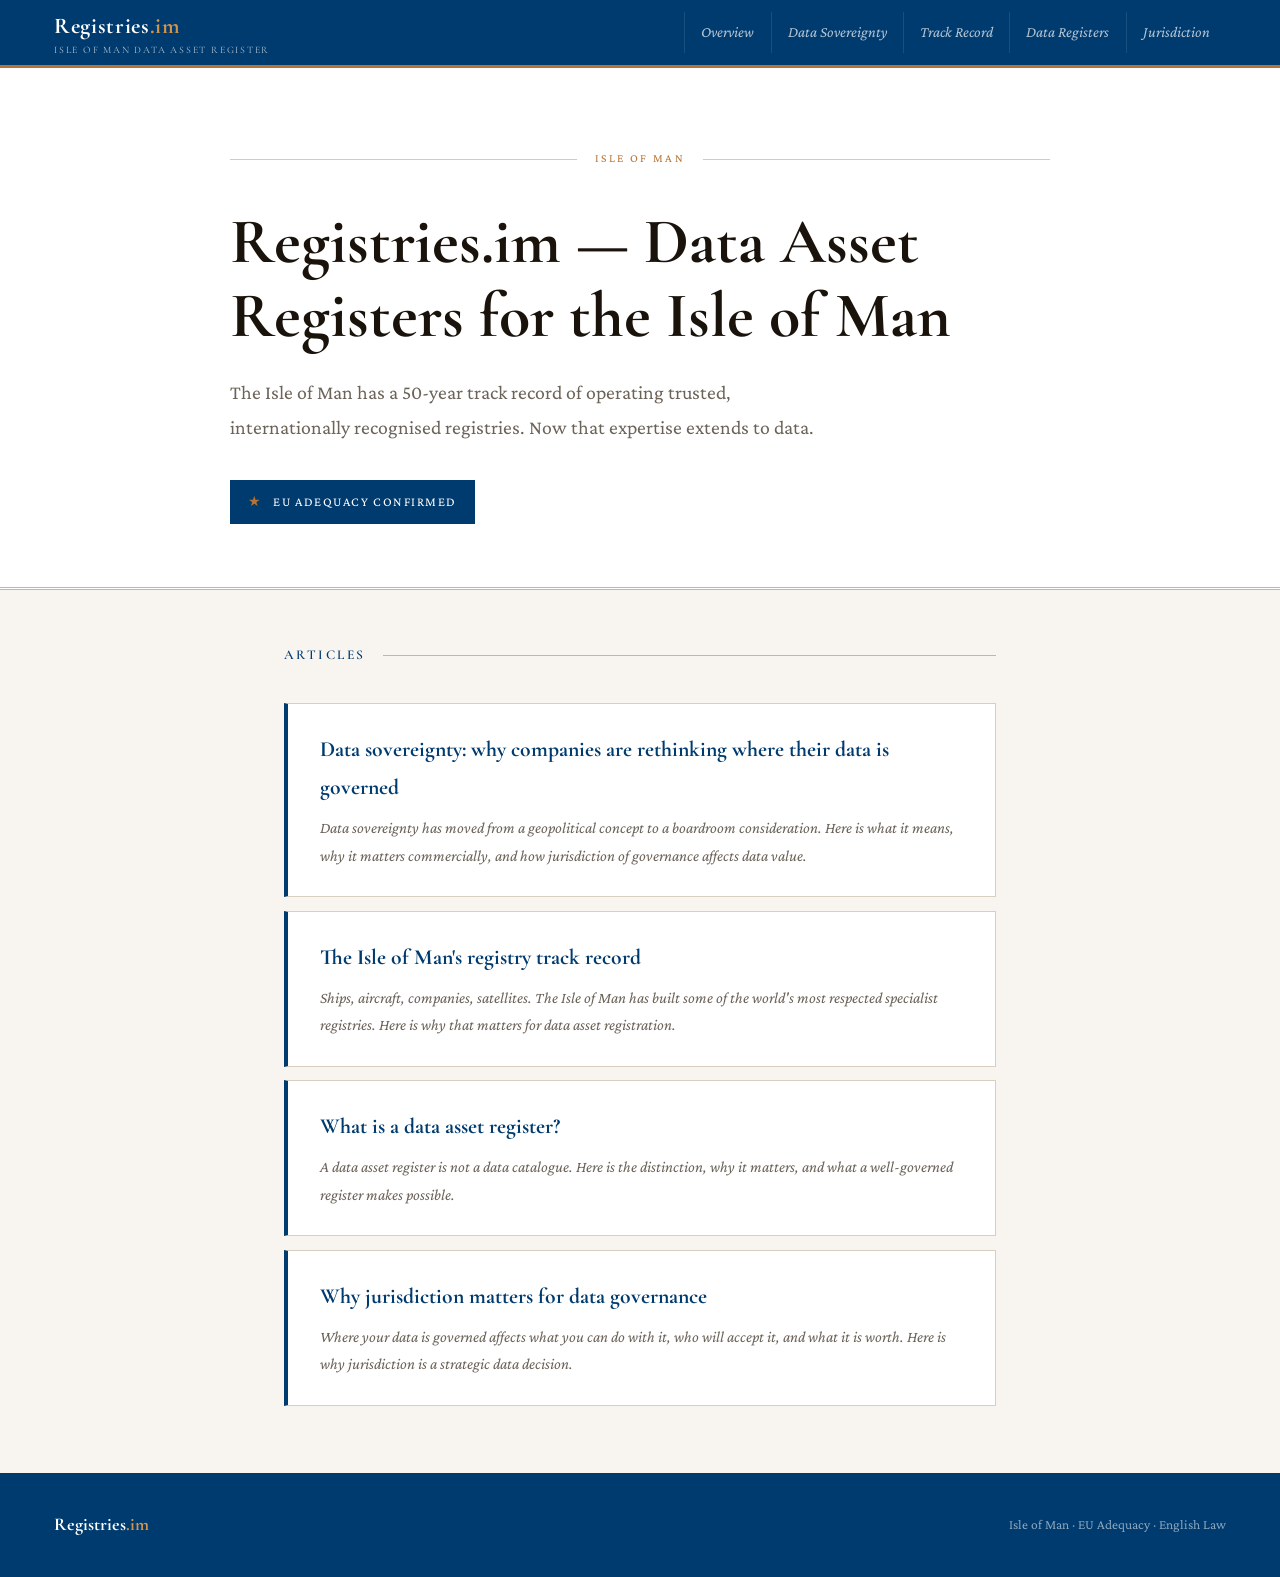
==== index.html @ f7f8f6f1 "feat: add HTML site with light/dark mode and WCAG AA accessibility - Light default with full dark mo" ====
<!DOCTYPE html>
<html lang="en">
<head>
<meta charset="UTF-8">
<meta name="viewport" content="width=device-width, initial-scale=1.0">
<meta name="color-scheme" content="light dark">
<title>Registries.im — Data Asset Registers for the Isle of Man — Registries.im</title>
<meta name="description" content="The Isle of Man has a 50-year track record of operating trusted, internationally recognised registries. Now that expertise extends to data.">
<link rel="preconnect" href="https://fonts.googleapis.com">
<link rel="preconnect" href="https://fonts.gstatic.com" crossorigin>
<link href="https://fonts.googleapis.com/css2?family=Cormorant+Garamond:ital,wght@0,400;0,600;0,700;1,400;1,600&family=Crimson+Pro:ital,wght@0,400;0,600;1,400&display=swap" rel="stylesheet">
<link rel="stylesheet" href="style.css">
</head>
<body>
<a class="skip-link" href="#main-content">Skip to content</a>
<header class="site-header">
  <a href="index.html" class="site-logo" aria-label="Registries.im home">
    Registries<span>.im</span>
    <sub>Isle of Man Data Asset Register</sub>
  </a>
  <nav class="site-nav" aria-label="Site navigation"><a href="index.html">Overview</a>
<a href="posts/data-sovereignty.html" class="">Data Sovereignty</a>
<a href="posts/iom-registry-track-record.html" class="">Track Record</a>
<a href="posts/what-is-a-data-asset-register.html" class="">Data Registers</a>
<a href="posts/why-jurisdiction-matters.html" class="">Jurisdiction</a></nav>
</header>
<main id="main-content">

<div class="hero">
  <div class="hero-inner">
    <div class="hero-rule"><span>Isle of Man</span></div>
    <h1>Registries.im — Data Asset Registers for the Isle of Man</h1>
    <p class="hero-sub">The Isle of Man has a 50-year track record of operating trusted, internationally recognised registries. Now that expertise extends to data.</p>
    <div class="hero-badge">EU Adequacy Confirmed</div>
  </div>
</div>
<div class="main-content">
  <div class="section-head"><h2>Articles</h2></div>
  
<a class="article-card" href="posts/data-sovereignty.html">
  <div class="card-title">Data sovereignty: why companies are rethinking where their data is governed</div>
  <div class="card-desc">Data sovereignty has moved from a geopolitical concept to a boardroom consideration. Here is what it means, why it matters commercially, and how jurisdiction of governance affects data value.</div>
</a>
<a class="article-card" href="posts/iom-registry-track-record.html">
  <div class="card-title">The Isle of Man's registry track record</div>
  <div class="card-desc">Ships, aircraft, companies, satellites. The Isle of Man has built some of the world's most respected specialist registries. Here is why that matters for data asset registration.</div>
</a>
<a class="article-card" href="posts/what-is-a-data-asset-register.html">
  <div class="card-title">What is a data asset register?</div>
  <div class="card-desc">A data asset register is not a data catalogue. Here is the distinction, why it matters, and what a well-governed register makes possible.</div>
</a>
<a class="article-card" href="posts/why-jurisdiction-matters.html">
  <div class="card-title">Why jurisdiction matters for data governance</div>
  <div class="card-desc">Where your data is governed affects what you can do with it, who will accept it, and what it is worth. Here is why jurisdiction is a strategic data decision.</div>
</a>
</div>
</main>
<footer>
  <span class="footer-brand">Registries<span>.im</span></span>
  <span>Isle of Man &middot; EU Adequacy &middot; English Law</span>
</footer>
</body>
</html>
---- style.css ----
/* ── light (default) ── */
:root {
  color-scheme: light dark;
  --bg: #f8f5f0;
  --surface: #ffffff;
  --border: #d8cfc0;
  --border2: #bfb8a8;
  --text: #2c2820;
  --muted: #6b6258;
  --blue: #003b6f;
  --blue2: #00559a;
  --copper: #b87333;
  --copper2: #8a5520;
  --heading: #1a130c;
  --header-bg: #003b6f;
  --footer-bg: #003b6f;
  --footer-text: rgba(255,255,255,0.55);
  --stripe: rgba(0,59,111,0.04);
  --focus-ring: #003b6f;
  --nav-text: rgba(255,255,255,0.7);
  --nav-active: #d4954a;
  --logo-text: #ffffff;
  --logo-accent: #d4954a;
}

/* ── dark mode overrides ── */
@media (prefers-color-scheme: dark) {
  :root {
    --bg: #0a1220;
    --surface: #0f1c30;
    --border: #1e3050;
    --border2: #2a4568;
    --text: #c8d8e8;
    --muted: #6888a0;
    --blue: #5598d8;
    --blue2: #7ab4e8;
    --copper: #d4904a;
    --copper2: #e0a860;
    --heading: #e8f0f8;
    --header-bg: #071428;
    --footer-bg: #071428;
    --footer-text: rgba(200,216,232,0.55);
    --stripe: rgba(85,152,216,0.06);
    --focus-ring: #7ab4e8;
    --nav-text: rgba(200,216,232,0.7);
    --nav-active: #d4904a;
    --logo-text: #e8f0f8;
    --logo-accent: #d4904a;
  }
}

*, *::before, *::after { box-sizing: border-box; margin: 0; padding: 0; }
html { font-size: 18px; scroll-behavior: smooth; }
body {
  background: var(--bg);
  color: var(--text);
  font-family: 'Crimson Pro', Georgia, serif;
  line-height: 1.75;
  -webkit-font-smoothing: antialiased;
}

/* ── skip link ── */
.skip-link {
  position: absolute; top: -100%; left: 0;
  background: var(--copper); color: var(--logo-text);
  padding: 0.5rem 1.25rem; font-size: 0.875rem; font-weight: 600;
  z-index: 9999; text-decoration: none; letter-spacing: 0.02em;
}
.skip-link:focus { top: 0; outline: none; }

/* ── focus visible ── */
*:focus-visible {
  outline: 2px solid var(--focus-ring);
  outline-offset: 3px;
  border-radius: 2px;
}
*:focus:not(:focus-visible) { outline: none; }

/* ── header ── */
.site-header {
  background: var(--header-bg);
  padding: 0 3rem;
  display: flex; align-items: center; justify-content: space-between;
  height: 68px;
  position: sticky; top: 0; z-index: 100;
  border-bottom: 3px solid var(--copper);
}
.site-logo {
  font-family: 'Cormorant Garamond', serif;
  font-size: 1.25rem; font-weight: 700;
  color: var(--logo-text); text-decoration: none;
  letter-spacing: 0.03em;
}
.site-logo span { color: var(--logo-accent); }
.site-logo sub {
  display: block; font-size: 0.55rem; letter-spacing: 0.18em;
  text-transform: uppercase; color: var(--nav-text);
  font-weight: 400; margin-top: -4px;
}

.site-nav { display: flex; gap: 0; }
.site-nav a {
  color: var(--nav-text);
  text-decoration: none;
  font-family: 'Crimson Pro', serif;
  font-size: 0.85rem; font-style: italic;
  padding: 0.4rem 0.9rem;
  border-left: 1px solid rgba(255,255,255,0.1);
  transition: color 0.2s, background 0.2s;
  white-space: nowrap;
}
.site-nav a:hover, .site-nav a.active {
  color: var(--nav-active);
  background: rgba(255,255,255,0.06);
}

/* ── hero ── */
.hero {
  background: var(--surface);
  border-bottom: 3px double var(--border2);
  padding: 4.5rem 3rem 3.5rem;
}
.hero-inner { max-width: 820px; margin: 0 auto; }
.hero-rule {
  display: flex; align-items: center; gap: 1rem;
  margin-bottom: 2rem;
}
.hero-rule span {
  font-size: 0.65rem; letter-spacing: 0.2em; text-transform: uppercase;
  color: var(--copper); font-family: 'Crimson Pro', serif; font-style: normal;
}
.hero-rule::before, .hero-rule::after {
  content: ''; flex: 1; height: 1px; background: var(--copper);
  opacity: 0.4;
}
.hero h1 {
  font-family: 'Cormorant Garamond', serif;
  font-size: clamp(2rem, 5vw, 3.6rem); font-weight: 700;
  color: var(--heading); line-height: 1.15;
  margin-bottom: 1.25rem;
}
.hero-sub { font-size: 1.1rem; color: var(--muted); max-width: 600px; }
.hero-badge {
  margin-top: 2rem;
  display: inline-flex; align-items: center; gap: 0.6rem;
  background: var(--blue); color: var(--logo-text);
  font-size: 0.72rem; letter-spacing: 0.12em; text-transform: uppercase;
  padding: 0.5rem 1rem; font-family: 'Crimson Pro', serif; font-style: normal;
}
.hero-badge::before { content: '★'; color: var(--copper); font-size: 0.8rem; }

/* ── content ── */
.main-content { max-width: 820px; margin: 0 auto; padding: 3rem; }
.section-head {
  display: flex; align-items: center; gap: 1rem;
  margin-bottom: 2rem;
}
.section-head h2 {
  font-family: 'Cormorant Garamond', serif;
  font-size: 0.75rem; letter-spacing: 0.18em; text-transform: uppercase;
  color: var(--blue); font-weight: 600;
}
.section-head::after { content: ''; flex: 1; height: 1px; background: var(--border2); }

.article-card {
  display: block;
  padding: 1.5rem 1.75rem;
  margin-bottom: 0.75rem;
  background: var(--surface);
  border: 1px solid var(--border);
  border-left: 4px solid var(--blue);
  text-decoration: none;
  transition: border-color 0.2s, box-shadow 0.2s;
}
.article-card:hover {
  border-left-color: var(--copper);
  box-shadow: 0 2px 16px rgba(0,59,111,0.08);
}
.card-title {
  font-family: 'Cormorant Garamond', serif;
  font-size: 1.2rem; font-weight: 700;
  color: var(--blue); margin-bottom: 0.4rem;
}
.card-desc { font-size: 0.875rem; color: var(--muted); font-style: italic; }

/* ── article ── */
.article-wrap {
  max-width: 720px; margin: 0 auto; padding: 3rem 3rem 6rem;
}
.article-back {
  display: inline-flex; align-items: center; gap: 0.5rem;
  font-size: 0.72rem; letter-spacing: 0.12em; text-transform: uppercase;
  color: var(--blue2); text-decoration: none; margin-bottom: 2.5rem;
  font-family: 'Crimson Pro', serif; font-style: normal;
  transition: color 0.2s;
}
.article-back:hover { color: var(--copper); }
.article-back::before { content: '←'; font-size: 1rem; }
.article-wrap h1 {
  font-family: 'Cormorant Garamond', serif;
  font-size: clamp(1.8rem, 4vw, 3rem); font-weight: 700;
  color: var(--heading); line-height: 1.15;
  margin-bottom: 0.5rem;
}
.article-divider {
  display: flex; align-items: center; gap: 0.8rem;
  margin: 1.5rem 0 2.5rem;
}
.article-divider span {
  font-size: 0.65rem; letter-spacing: 0.15em; text-transform: uppercase;
  color: var(--copper); font-style: normal;
}
.article-divider::before, .article-divider::after {
  content: ''; flex: 1 0 2rem; height: 1px; background: var(--border2);
}
.article-wrap h2 {
  font-family: 'Cormorant Garamond', serif;
  font-size: 1.5rem; font-weight: 700;
  color: var(--blue); margin: 2.5rem 0 0.75rem;
}
.article-wrap h3 {
  font-family: 'Cormorant Garamond', serif;
  font-size: 1.1rem; font-weight: 600; font-style: italic;
  color: var(--copper2); margin: 2rem 0 0.5rem;
}
.article-wrap p { margin-bottom: 1.15rem; }
.article-wrap strong { color: var(--blue); font-weight: 700; }
.article-wrap a { color: var(--blue2); }
.article-wrap a:hover { color: var(--copper); }
.article-wrap table {
  width: 100%; border-collapse: collapse; margin: 2rem 0;
  font-size: 0.9rem; border: 1px solid var(--border2);
}
.article-wrap th {
  text-align: left; padding: 0.6rem 1rem;
  background: var(--blue); color: var(--logo-text);
  font-family: 'Cormorant Garamond', serif;
  font-size: 0.85rem; font-weight: 600; font-style: italic;
}
.article-wrap td {
  padding: 0.7rem 1rem; border-bottom: 1px solid var(--border);
  vertical-align: top;
}
.article-wrap tr:nth-child(even) td { background: var(--stripe); }
.article-wrap ul, .article-wrap ol { margin: 1rem 0 1.25rem 1.5rem; }
.article-wrap li { margin-bottom: 0.35rem; }

/* ── footer ── */
footer {
  background: var(--footer-bg);
  padding: 2rem 3rem;
  display: flex; justify-content: space-between; align-items: center;
  font-size: 0.75rem; color: var(--footer-text);
}
.footer-brand {
  font-family: 'Cormorant Garamond', serif;
  color: var(--logo-text); font-size: 1rem; font-weight: 700;
}
.footer-brand span { color: var(--logo-accent); }

@media (max-width: 640px) {
  .site-header { padding: 0 1.25rem; }
  .hero, .main-content, .article-wrap { padding-left: 1.25rem; padding-right: 1.25rem; }
  .site-nav { display: none; }
}
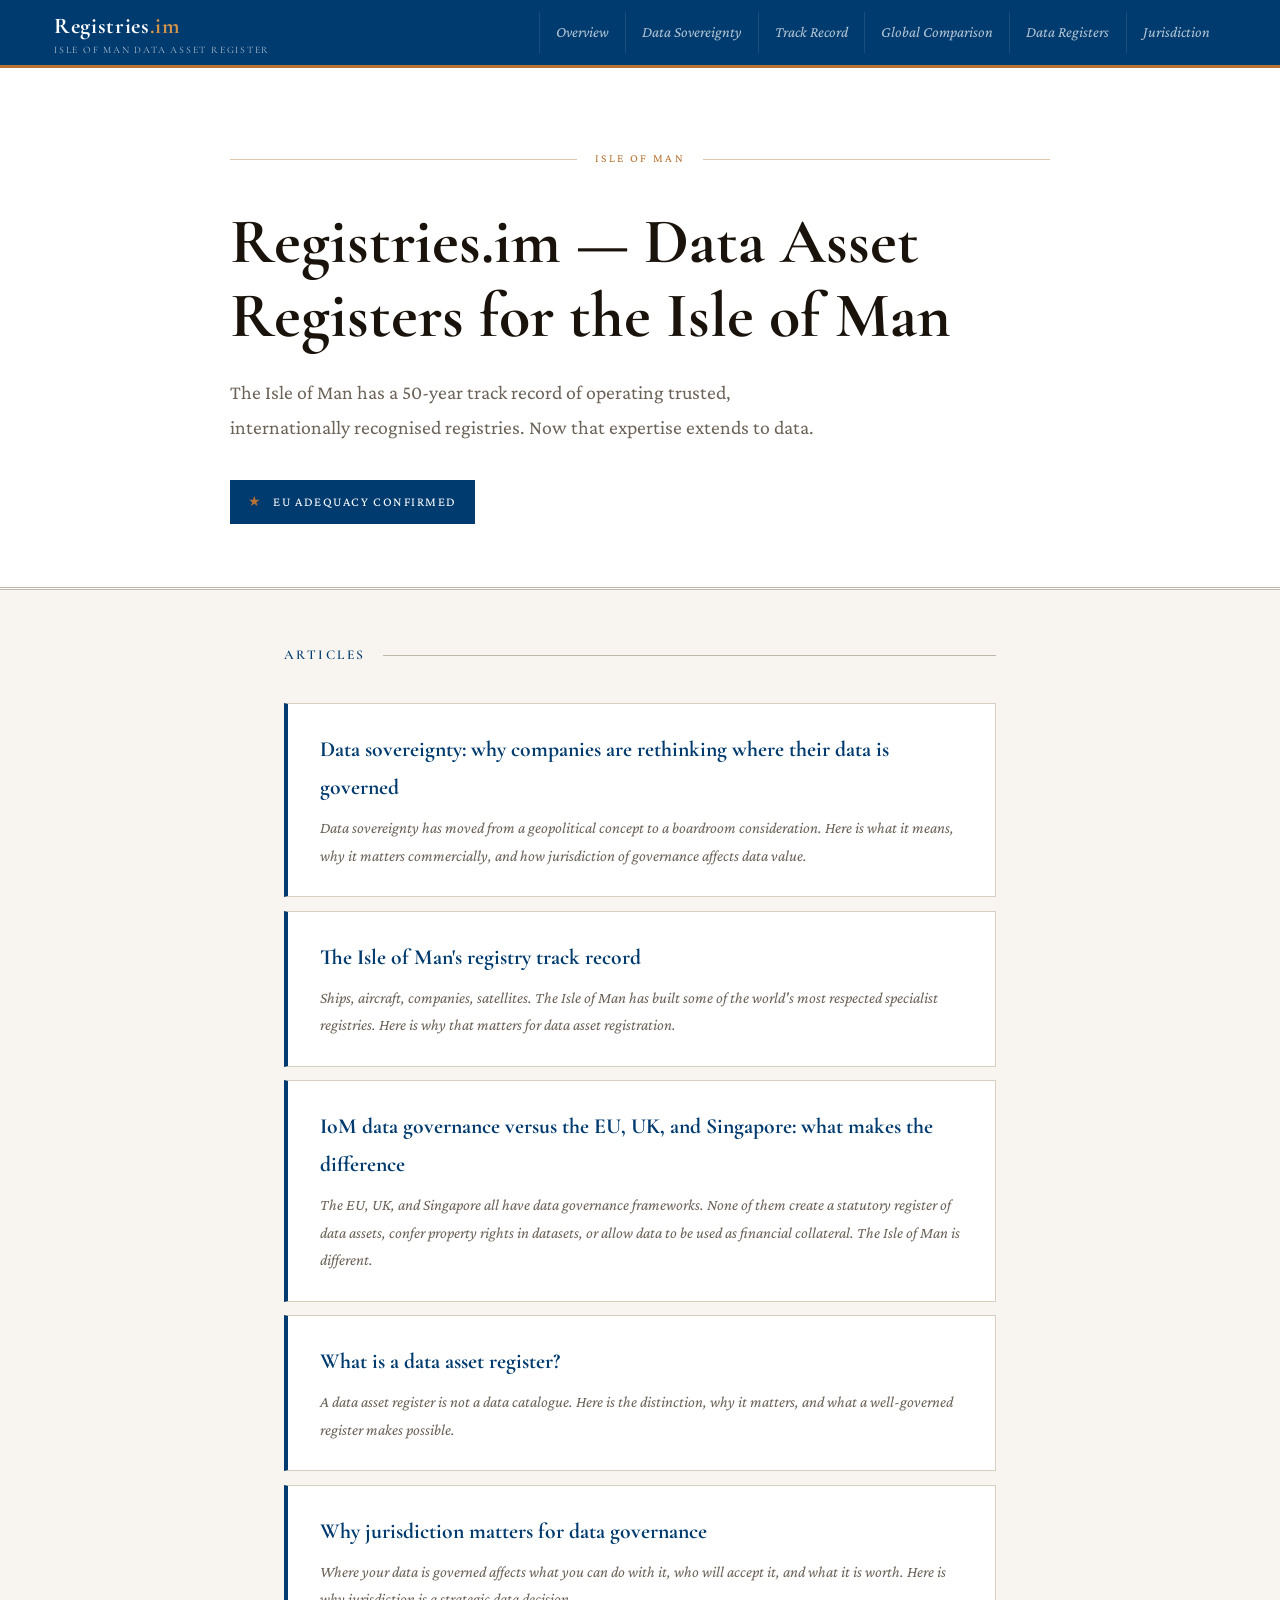
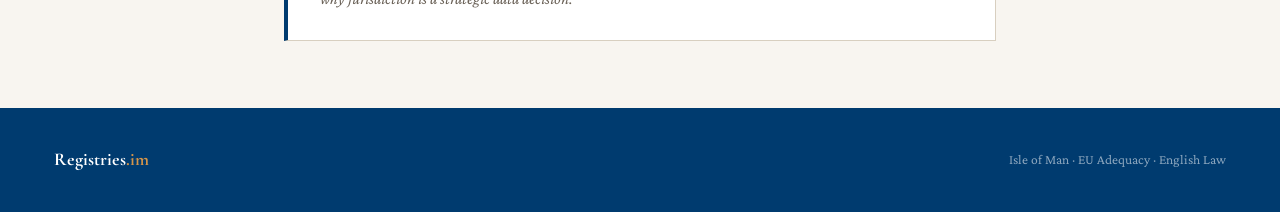
==== commit d9fee082: "content: add global comparison post — IoM vs EU, UK, Singapore, Jersey Covers EU Data Governance Act" ====
--- a/index.html
+++ b/index.html
@@ -21,6 +21,7 @@
   <nav class="site-nav" aria-label="Site navigation"><a href="index.html">Overview</a>
 <a href="posts/data-sovereignty.html" class="">Data Sovereignty</a>
 <a href="posts/iom-registry-track-record.html" class="">Track Record</a>
+<a href="posts/iom-vs-global-data-frameworks.html" class="">Global Comparison</a>
 <a href="posts/what-is-a-data-asset-register.html" class="">Data Registers</a>
 <a href="posts/why-jurisdiction-matters.html" class="">Jurisdiction</a></nav>
 </header>
@@ -45,6 +46,10 @@
   <div class="card-title">The Isle of Man's registry track record</div>
   <div class="card-desc">Ships, aircraft, companies, satellites. The Isle of Man has built some of the world's most respected specialist registries. Here is why that matters for data asset registration.</div>
 </a>
+<a class="article-card" href="posts/iom-vs-global-data-frameworks.html">
+  <div class="card-title">IoM data governance versus the EU, UK, and Singapore: what makes the difference</div>
+  <div class="card-desc">The EU, UK, and Singapore all have data governance frameworks. None of them create a statutory register of data assets, confer property rights in datasets, or allow data to be used as financial collateral. The Isle of Man is different.</div>
+</a>
 <a class="article-card" href="posts/what-is-a-data-asset-register.html">
   <div class="card-title">What is a data asset register?</div>
   <div class="card-desc">A data asset register is not a data catalogue. Here is the distinction, why it matters, and what a well-governed register makes possible.</div>
